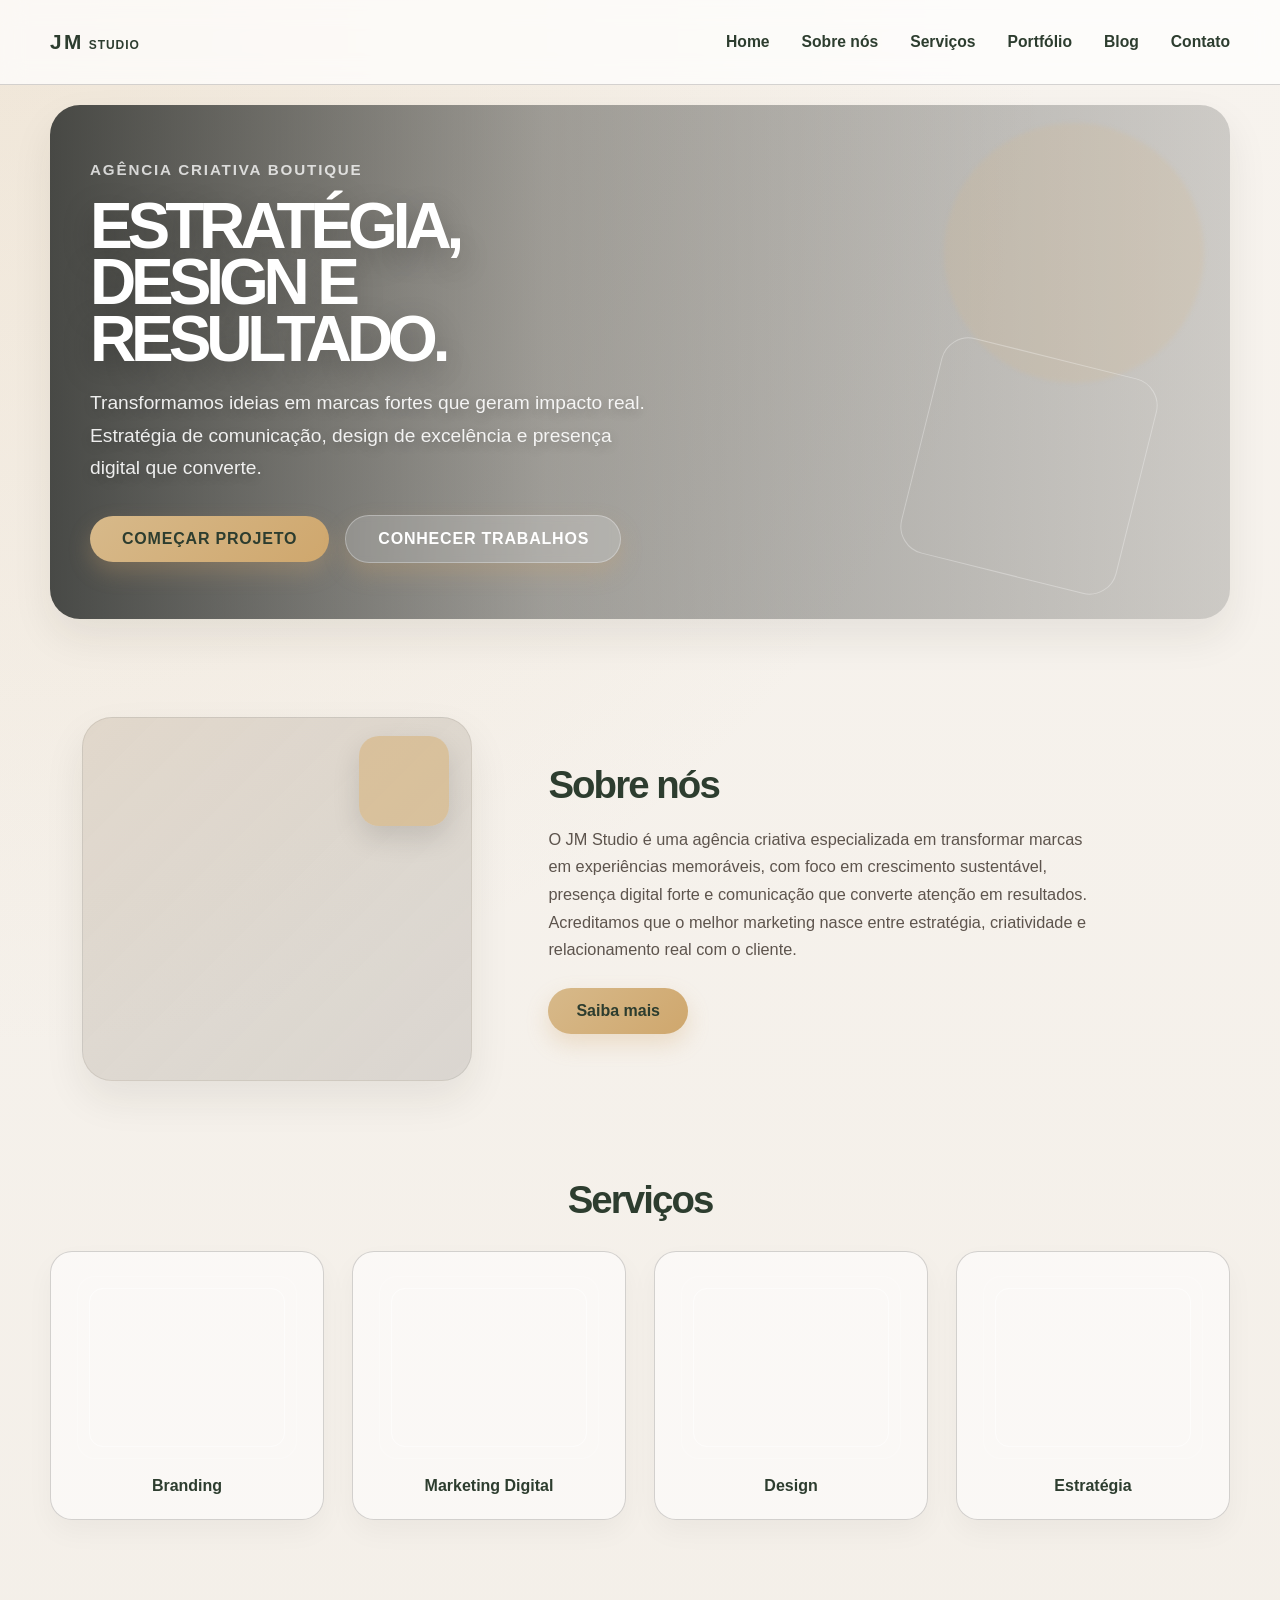
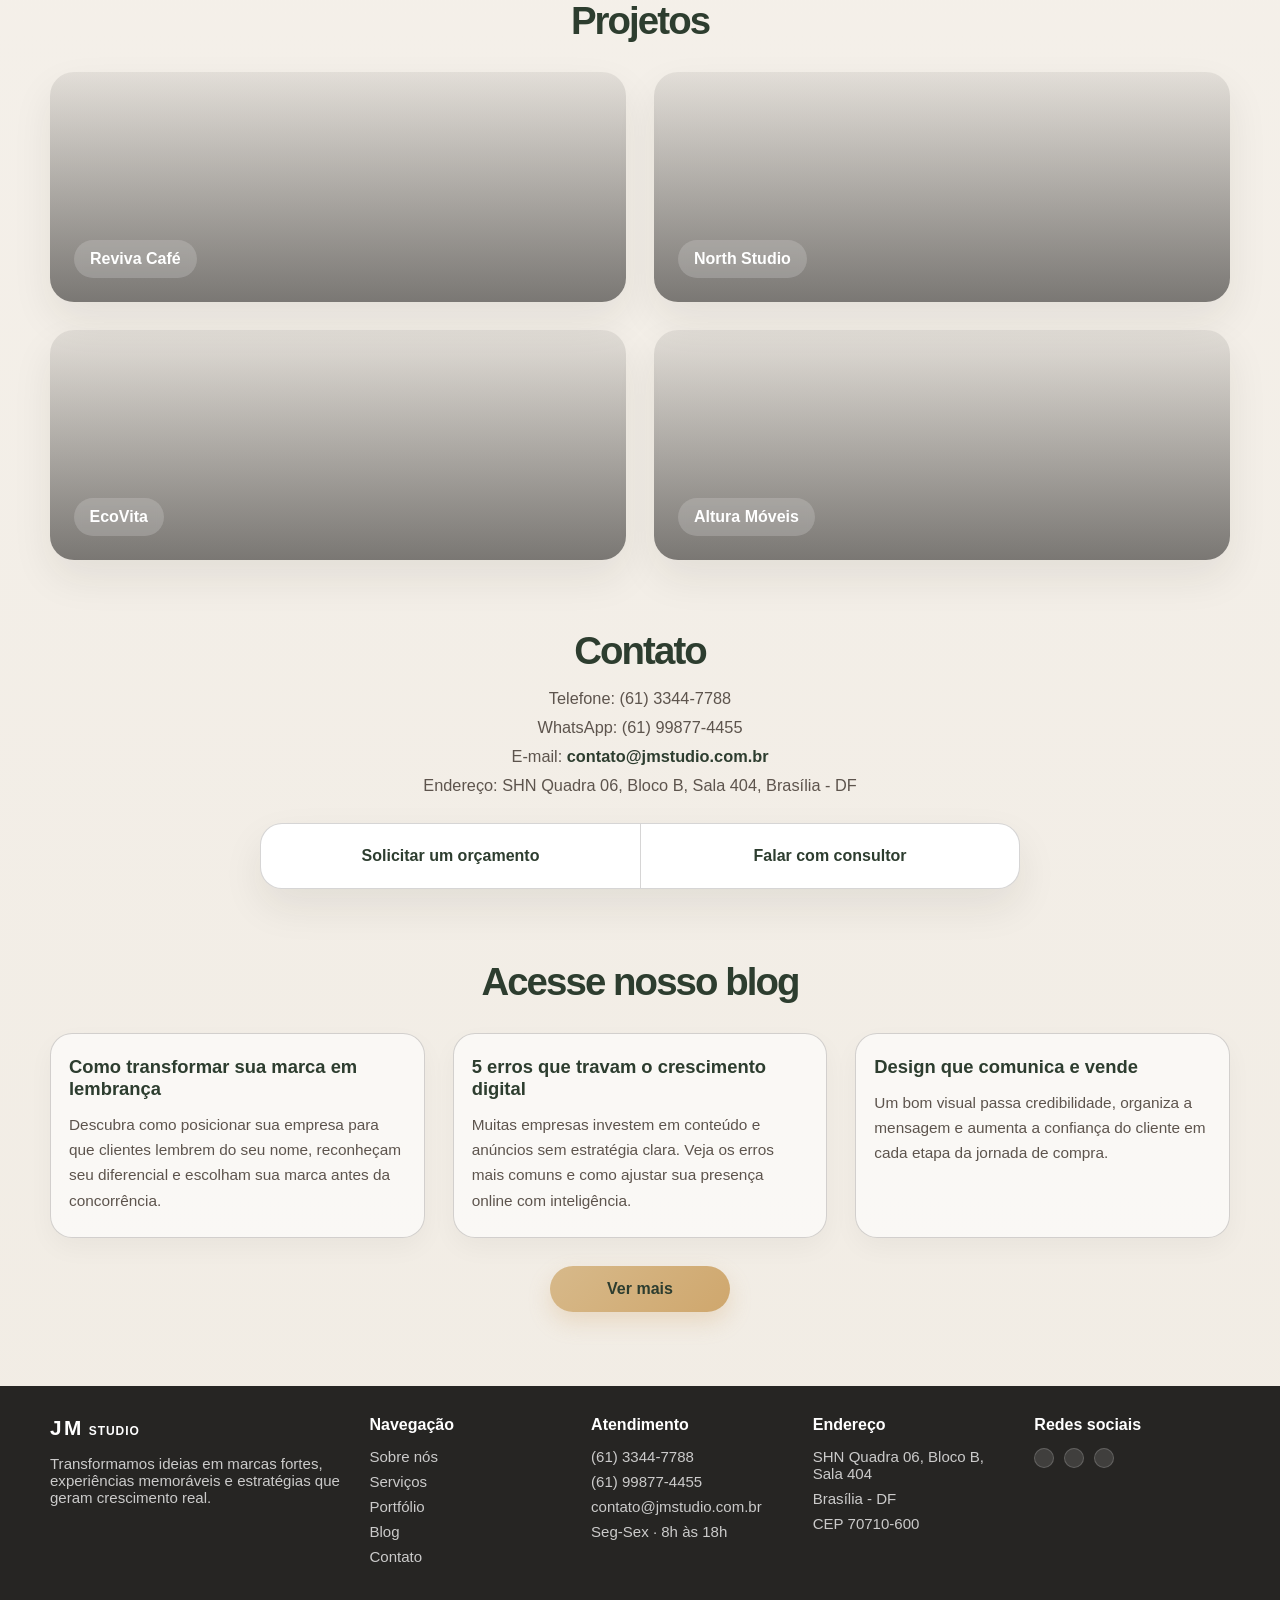
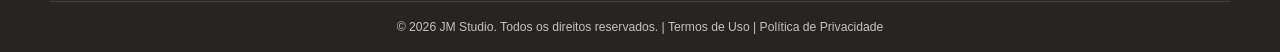
==== index.html @ 94e35ac9 "Add files via upload" ====
<!DOCTYPE html>
<html lang="pt-BR">
  <head>
    <meta charset="UTF-8" />
    <meta name="viewport" content="width=device-width, initial-scale=1.0" />
    <title>Wireframe Home</title>
    <link rel="stylesheet" href="style.css" />
  </head>
  <body>
    <header class="site-header">
      <div class="container nav-bar">
        <a href="/" class="logo">
          <span class="logo-jm">JM</span>
          <span class="logo-studio">Studio</span>
        </a>
        <nav class="main-nav" aria-label="Navegação principal">
          <a href="/">Home</a>
          <a href="sobre-nos.html">Sobre nós</a>
          <a href="servicos.html">Serviços</a>
          <a href="portfolio.html">Portfólio</a>
          <a href="#">Blog</a>
          <a href="contato.html">Contato</a>
        </nav>
      </div>
    </header>

    <main class="container page-shell">
      <section class="hero" aria-label="Chamada principal">
        <div class="hero-content">
          <p class="hero-eyebrow">Agência criativa boutique</p>
          <h1>Estratégia,<br />design e resultado.</h1>
          <p class="hero-description">
            Transformamos ideias em marcas fortes que geram impacto real. Estratégia de comunicação, 
            design de excelência e presença digital que converte.
          </p>
          <div class="hero-actions">
            <button class="btn-primary">Começar projeto</button>
            <button class="btn-secondary">Conhecer trabalhos</button>
          </div>
        </div>
      </section>

      <section class="about section-block">
        <div class="about-visual">
          <div class="photo-frame"></div>
        </div>
        <div class="about-copy">
          <h2>Sobre nós</h2>
          <p>
            O JM Studio é uma agência criativa especializada em transformar marcas em
            experiências memoráveis, com foco em crescimento sustentável, presença digital
            forte e comunicação que converte atenção em resultados. Acreditamos que o melhor
            marketing nasce entre estratégia, criatividade e relacionamento real com o cliente.
          </p>
          <button type="button">Saiba mais</button>
        </div>
      </section>

      <section class="services section-block">
        <h2>Serviços</h2>
        <div class="service-grid">
          <article class="service-item">
            <div class="mini-frame service-branding"></div>
            <p>Branding</p>
          </article>
          <article class="service-item">
            <div class="mini-frame service-marketing"></div>
            <p>Marketing Digital</p>
          </article>
          <article class="service-item">
            <div class="mini-frame service-design"></div>
            <p>Design</p>
          </article>
          <article class="service-item">
            <div class="mini-frame service-strategy"></div>
            <p>Estratégia</p>
          </article>
        </div>
      </section>

      <section class="projects section-block">
        <h2>Projetos</h2>
        <div class="project-grid">
          <div class="project-card">
            <span>Reviva Café</span>
          </div>
          <div class="project-card">
            <span>North Studio</span>
          </div>
          <div class="project-card">
            <span>EcoVita</span>
          </div>
          <div class="project-card">
            <span>Altura Móveis</span>
          </div>
        </div>
      </section>

      <section class="contact section-block">
        <h2>Contato</h2>
        <div class="contact-details">
          <p>Telefone: <span>(61) 3344-7788</span></p>
          <p>WhatsApp: <span>(61) 99877-4455</span></p>
          <p>E-mail: <a href="mailto:contato@jmstudio.com.br">contato@jmstudio.com.br</a></p>
          <p>Endereço: <span>SHN Quadra 06, Bloco B, Sala 404, Brasília - DF</span></p>
        </div>

        <div class="contact-actions">
          <button type="button" class="action-box">Solicitar um orçamento</button>
          <button type="button" class="action-box">Falar com consultor</button>
        </div>
      </section>

      <section class="blog section-block">
        <h2>Acesse nosso blog</h2>
        <div class="blog-grid">
          <article class="post-card">
            <h3>Como transformar sua marca em lembrança</h3>
            <p>
              Descubra como posicionar sua empresa para que clientes lembrem do seu nome,
              reconheçam seu diferencial e escolham sua marca antes da concorrência.
            </p>
          </article>
          <article class="post-card">
            <h3>5 erros que travam o crescimento digital</h3>
            <p>
              Muitas empresas investem em conteúdo e anúncios sem estratégia clara. Veja os
              erros mais comuns e como ajustar sua presença online com inteligência.
            </p>
          </article>
          <article class="post-card">
            <h3>Design que comunica e vende</h3>
            <p>
              Um bom visual passa credibilidade, organiza a mensagem e aumenta a confiança do
              cliente em cada etapa da jornada de compra.
            </p>
          </article>
        </div>
        <button type="button" class="more-button">Ver mais</button>
      </section>
    </main>

    <footer class="site-footer">
      <div class="container footer-grid">
        <div class="footer-brand">
          <div class="logo footer-logo">
            <span class="logo-jm">JM</span>
            <span class="logo-studio">Studio</span>
          </div>
          <p>
            Transformamos ideias em marcas fortes, experiências memoráveis e estratégias que
            geram crescimento real.
          </p>
        </div>

        <div class="footer-section">
          <h3>Navegação</h3>
          <ul>
            <li><a href="sobre-nos.html">Sobre nós</a></li>
            <li><a href="#">Serviços</a></li>
            <li><a href="#">Portfólio</a></li>
            <li><a href="#">Blog</a></li>
            <li><a href="#">Contato</a></li>
          </ul>
        </div>

        <div class="footer-section">
          <h3>Atendimento</h3>
          <ul>
            <li>(61) 3344-7788</li>
            <li>(61) 99877-4455</li>
            <li>contato@jmstudio.com.br</li>
            <li>Seg-Sex · 8h às 18h</li>
          </ul>
        </div>

        <div class="footer-section">
          <h3>Endereço</h3>
          <p>SHN Quadra 06, Bloco B, Sala 404</p>
          <p>Brasília - DF</p>
          <p>CEP 70710-600</p>
        </div>

        <div class="footer-section footer-social">
          <h3>Redes sociais</h3>
          <div class="social-icons">
            <span></span>
            <span></span>
            <span></span>
          </div>
        </div>
      </div>

      <div class="container legal-bar">
        © 2026 JM Studio. Todos os direitos reservados. | Termos de Uso | Política de Privacidade
      </div>
    </footer>
  </body>
</html>
---- style.css ----
:root {
  --bg: #f4efe8;
  --bg-soft: #f8f6f2;
  --panel: #ffffff;
  --panel-strong: #f0eadf;
  --primary: #2d3d2f;
  --primary-soft: #516958;
  --accent: #d7b98a;
  --text: #1d1a17;
  --muted: #5d544d;
  --border: rgba(29, 26, 23, 0.18);
  --shadow: 0 18px 40px rgba(41, 33, 24, 0.08);
  --radius: 26px;
}

* {
  box-sizing: border-box;
}

html {
  scroll-behavior: smooth;
}

body {
  margin: 0;
  background:
    radial-gradient(circle at top left, rgba(215, 185, 138, 0.22), transparent 30%),
    linear-gradient(180deg, #f7f3ee 0%, #f1ece4 100%);
  color: var(--text);
  font-family: "Segoe UI", Arial, sans-serif;
}

img {
  max-width: 100%;
  display: block;
}

button,
a {
  font: inherit;
}

.container {
  width: min(1180px, calc(100% - 34px));
  margin: 0 auto;
}

.site-header {
  background: rgba(255, 255, 255, 0.72);
  backdrop-filter: blur(12px);
  border-bottom: 1px solid var(--border);
  position: sticky;
  top: 0;
  z-index: 20;
}

.nav-bar {
  display: flex;
  align-items: center;
  justify-content: space-between;
  min-height: 84px;
}

.logo {
  display: flex;
  align-items: baseline;
  gap: 0.3rem;
  text-decoration: none;
  color: var(--primary);
  transition: opacity 0.2s ease;
}

.logo:hover {
  opacity: 0.8;
}

.logo-jm {
  font-size: 1.3rem;
  letter-spacing: 0.12em;
  font-weight: 900;
  text-transform: uppercase;
}

.logo-studio {
  font-size: 0.75rem;
  letter-spacing: 0.08em;
  font-weight: 700;
  text-transform: uppercase;
}

.main-nav {
  display: flex;
  align-items: center;
  gap: 2rem;
  flex-wrap: wrap;
}

.main-nav a {
  color: var(--primary);
  text-decoration: none;
  font-size: 0.98rem;
  font-weight: 600;
  position: relative;
  transition: color 0.2s ease;
}

.main-nav a::after {
  content: "";
  position: absolute;
  left: 0;
  bottom: -8px;
  width: 100%;
  height: 2px;
  background: var(--accent);
  transform: scaleX(0);
  transform-origin: left;
  transition: transform 0.2s ease;
}

.main-nav a:hover {
  color: var(--primary-soft);
}

.main-nav a:hover::after {
  transform: scaleX(1);
}

.page-shell {
  padding-top: 20px;
}

.hero {
  position: relative;
  min-height: 480px;
  display: flex;
  align-items: center;
  padding: 56px 40px;
  margin-bottom: 42px;
  overflow: hidden;
  background:
    linear-gradient(90deg, rgba(18, 22, 21, 0.76) 0%, rgba(18, 22, 21, 0.38) 42%, rgba(18, 22, 21, 0.18) 100%),
    url("https://images.unsplash.com/photo-1552664730-d307ca884978?auto=format&fit=crop&w=1600&q=80") center/cover no-repeat;
  border-radius: 30px;
  box-shadow: var(--shadow);
}

.hero::before {
  content: "";
  position: absolute;
  inset: 18px 26px auto auto;
  width: 260px;
  height: 260px;
  border-radius: 50%;
  background: rgba(215, 185, 138, 0.2);
  filter: blur(2px);
}

.hero::after {
  content: "";
  position: absolute;
  right: 90px;
  bottom: 42px;
  width: 220px;
  height: 220px;
  border: 1px solid rgba(255, 255, 255, 0.3);
  border-radius: 28px;
  transform: rotate(14deg);
}

.hero h1 {
  position: relative;
  z-index: 1;
  margin: 0;
  max-width: 620px;
  color: #ffffff;
  font-size: clamp(3.1rem, 5vw, 6rem);
  line-height: 0.88;
  letter-spacing: -0.08em;
  font-weight: 800;
  text-transform: uppercase;
  text-shadow: 0 10px 30px rgba(0, 0, 0, 0.25);
}

.hero-content {
  position: relative;
  z-index: 1;
  max-width: 680px;
  display: flex;
  flex-direction: column;
  gap: 20px;
}

.hero-eyebrow {
  margin: 0;
  font-size: 0.95rem;
  font-weight: 600;
  letter-spacing: 0.12em;
  text-transform: uppercase;
  color: rgba(255, 255, 255, 0.85);
  opacity: 0.9;
}

.hero-description {
  margin: 0;
  max-width: 560px;
  font-size: clamp(1.05rem, 2vw, 1.2rem);
  line-height: 1.7;
  color: rgba(255, 255, 255, 0.9);
  text-shadow: 0 4px 12px rgba(0, 0, 0, 0.2);
}

.hero-actions {
  display: flex;
  align-items: center;
  gap: 16px;
  margin-top: 10px;
  flex-wrap: wrap;
}

.btn-primary,
.btn-secondary {
  border: 0;
  cursor: pointer;
  font-size: 1rem;
  font-weight: 700;
  padding: 14px 32px;
  border-radius: 999px;
  transition: transform 0.2s ease, box-shadow 0.2s ease, background 0.2s ease;
  text-transform: uppercase;
  letter-spacing: 0.05em;
}

.btn-primary {
  background: linear-gradient(135deg, var(--accent), #cfa76d);
  color: var(--primary);
  box-shadow: 0 10px 22px rgba(207, 167, 109, 0.28);
}

.btn-primary:hover {
  transform: translateY(-2px);
  box-shadow: 0 14px 28px rgba(207, 167, 109, 0.36);
}

.btn-secondary {
  background: rgba(255, 255, 255, 0.18);
  color: #ffffff;
  backdrop-filter: blur(4px);
  border: 1px solid rgba(255, 255, 255, 0.3);
}

.btn-secondary:hover {
  background: rgba(255, 255, 255, 0.28);
  border-color: rgba(255, 255, 255, 0.5);
  transform: translateY(-2px);
}

.section-block {
  margin: 80px 0 0;
}

.about {
  display: grid;
  grid-template-columns: 1fr 1.5fr;
  gap: 44px;
  align-items: center;
  padding: 18px 0;
}

.about-visual {
  display: flex;
  justify-content: center;
  align-items: center;
}

.photo-frame {
  width: min(100%, 390px);
  aspect-ratio: 1.07;
  position: relative;
  border-radius: 30px;
  background:
    linear-gradient(135deg, rgba(140, 116, 87, 0.18), rgba(29, 26, 23, 0.12)),
    url("https://images.unsplash.com/photo-1522202176988-66273c2fd55f?auto=format&fit=crop&w=900&q=80") center/cover no-repeat;
  box-shadow: var(--shadow);
  border: 1px solid rgba(29, 26, 23, 0.08);
}

.photo-frame::before {
  content: "";
  position: absolute;
  inset: 18px 22px 18px auto;
  width: 90px;
  height: 90px;
  background: rgba(215, 185, 138, 0.72);
  border-radius: 20px;
  box-shadow: 0 12px 28px rgba(0, 0, 0, 0.12);
}

.about-copy {
  max-width: 640px;
}

.section-block h2 {
  margin: 0 0 18px;
  text-align: center;
  font-size: clamp(2.2rem, 3vw, 3.25rem);
  line-height: 1.08;
  letter-spacing: -0.05em;
  color: var(--primary);
  font-weight: 700;
}

.about-copy h2 {
  text-align: left;
  margin-bottom: 20px;
}

.about-copy p {
  margin: 0;
  max-width: 560px;
  font-size: 1.02rem;
  line-height: 1.7;
  color: var(--muted);
}

button {
  border: 0;
  background: linear-gradient(135deg, var(--accent), #cfa76d);
  color: var(--primary);
  cursor: pointer;
  border-radius: 999px;
  box-shadow: 0 10px 22px rgba(207, 167, 109, 0.28);
  transition: transform 0.2s ease, box-shadow 0.2s ease;
}

button:hover {
  transform: translateY(-2px);
  box-shadow: 0 14px 26px rgba(207, 167, 109, 0.32);
}

.about-copy button {
  margin-top: 24px;
  padding: 14px 28px;
  font-size: 1rem;
  font-weight: 700;
}

.service-grid,
.project-grid,
.blog-grid {
  display: grid;
  gap: 28px;
}

.service-grid {
  grid-template-columns: repeat(4, minmax(180px, 1fr));
  margin-top: 30px;
}

.service-item {
  display: flex;
  flex-direction: column;
  align-items: center;
  gap: 18px;
  padding: 24px 18px;
  background: rgba(255, 255, 255, 0.55);
  border: 1px solid var(--border);
  border-radius: 22px;
  box-shadow: 0 12px 28px rgba(30, 24, 19, 0.04);
}

.mini-frame {
  width: 100%;
  max-width: 220px;
  aspect-ratio: 1.2;
  position: relative;
  border-radius: 18px;
  overflow: hidden;
  background-size: cover;
  background-position: center;
  background-repeat: no-repeat;
  box-shadow: inset 0 0 0 1px rgba(255, 255, 255, 0.2);
}

.service-branding {
  background: url("https://images.unsplash.com/photo-1522202176988-66273c2fd55f?auto=format&fit=crop&w=800&q=80") center/cover no-repeat;
}

.service-marketing {
  background: url("https://images.unsplash.com/photo-1552664730-d307ca884978?auto=format&fit=crop&w=800&q=80") center/cover no-repeat;
}

.service-design {
  background: url("https://images.unsplash.com/photo-1497366754035-f200968a6e72?auto=format&fit=crop&w=800&q=80") center/cover no-repeat;
}

.service-strategy {
  background: url("https://images.unsplash.com/photo-1516321165247-4aa89a48be28?auto=format&fit=crop&w=800&q=80") center/cover no-repeat;
}

.mini-frame::before {
  content: "";
  position: absolute;
  inset: 12px;
  border: 1px solid rgba(255, 255, 255, 0.5);
  border-radius: 14px;
}

.service-item p {
  margin: 0;
  font-size: 1rem;
  font-weight: 600;
  color: var(--primary);
}

.project-grid {
  grid-template-columns: repeat(2, minmax(260px, 1fr));
  margin-top: 30px;
}

.project-card {
  height: 230px;
  position: relative;
  border-radius: 24px;
  overflow: hidden;
  display: flex;
  align-items: flex-end;
  justify-content: flex-start;
  padding: 24px;
  background:
    linear-gradient(180deg, rgba(19, 18, 17, 0.08), rgba(19, 18, 17, 0.54)),
    url("https://images.unsplash.com/photo-1504384308090-c894fdcc538d?auto=format&fit=crop&w=1200&q=80") center/cover no-repeat;
  box-shadow: var(--shadow);
}

.project-card span {
  position: relative;
  z-index: 1;
  display: inline-block;
  padding: 10px 16px;
  border-radius: 999px;
  background: rgba(255, 255, 255, 0.18);
  color: #fff;
  backdrop-filter: blur(4px);
  font-weight: 600;
}

.contact {
  margin-top: 70px;
}

.contact-details {
  display: flex;
  flex-direction: column;
  gap: 10px;
  align-items: center;
  text-align: center;
  margin: 18px 0 28px;
  font-size: 1.02rem;
  color: var(--muted);
}

.contact-details p {
  margin: 0;
}

.contact-details a {
  color: var(--primary);
  text-decoration: none;
  font-weight: 600;
}

.contact-actions {
  display: grid;
  grid-template-columns: 1fr 1fr;
  width: min(760px, 100%);
  margin: 0 auto;
  border-radius: 22px;
  overflow: hidden;
  box-shadow: var(--shadow);
  background: var(--panel);
  border: 1px solid var(--border);
}

.action-box {
  min-height: 64px;
  font-size: 1rem;
  font-weight: 700;
  color: var(--primary);
  background: transparent;
  border-radius: 0;
  box-shadow: none;
}

.action-box + .action-box {
  border-left: 1px solid var(--border);
}

.blog {
  margin-top: 72px;
}

.blog-grid {
  grid-template-columns: repeat(3, minmax(180px, 1fr));
  margin-top: 30px;
}

.post-card {
  min-height: 205px;
  padding: 22px 18px 18px;
  border-radius: 22px;
  background: rgba(255, 255, 255, 0.6);
  border: 1px solid var(--border);
  box-shadow: 0 10px 26px rgba(33, 31, 27, 0.04);
}

.post-card h3 {
  margin: 0 0 12px;
  font-size: 1.15rem;
  color: var(--primary);
}

.post-card p {
  margin: 0;
  font-size: 0.96rem;
  line-height: 1.65;
  color: var(--muted);
}

.more-button {
  display: block;
  margin: 28px auto 0;
  padding: 14px 30px;
  min-width: 180px;
  font-size: 1rem;
  font-weight: 700;
}

.site-footer {
  margin-top: 74px;
  padding: 30px 0 18px;
  background: rgba(31, 30, 28, 0.96);
  color: rgba(255, 255, 255, 0.86);
}

.footer-grid {
  display: grid;
  grid-template-columns: 1.5fr 1fr 1fr 1fr 1fr;
  align-items: start;
  gap: 26px;
  min-height: 120px;
  padding-bottom: 18px;
}

.footer-brand,
.footer-section {
  font-size: 0.94rem;
}

.footer-brand {
  max-width: 300px;
}

.footer-brand p,
.footer-section p,
.footer-section li {
  color: rgba(255, 255, 255, 0.76);
}

.footer-logo {
  color: #fff;
  margin-bottom: 12px;
}

.footer-section h3 {
  margin: 0 0 14px;
  font-size: 1rem;
  color: #fff;
  font-weight: 700;
}

.footer-section ul {
  margin: 0;
  padding: 0;
  list-style: none;
  display: flex;
  flex-direction: column;
  gap: 8px;
}

.footer-section a {
  color: rgba(255, 255, 255, 0.76);
  text-decoration: none;
}

.footer-section p {
  margin: 0 0 8px;
}

.social-icons {
  display: flex;
  gap: 10px;
}

.social-icons span {
  display: inline-block;
  width: 20px;
  height: 20px;
  border-radius: 50%;
  background: rgba(255, 255, 255, 0.12);
  border: 1px solid rgba(255, 255, 255, 0.18);
}

.legal-bar {
  margin-top: 18px;
  padding-top: 18px;
  text-align: center;
  font-size: 0.76rem;
  border-top: 1px solid rgba(255, 255, 255, 0.12);
  color: rgba(255, 255, 255, 0.72);
}

.about-page {
  padding-top: 44px;
}

.about-hero {
  display: grid;
  grid-template-columns: 1.2fr 1fr;
  gap: 36px;
  align-items: center;
  padding: 18px 0 10px;
}

.eyebrow {
  margin: 0 0 10px;
  font-size: 0.8rem;
  font-weight: 700;
  letter-spacing: 0.14em;
  text-transform: uppercase;
  color: var(--primary-soft);
}

.about-hero-copy h1 {
  margin: 0;
  font-size: clamp(2.6rem, 4vw, 4.5rem);
  line-height: 0.96;
  letter-spacing: -0.06em;
  color: var(--primary);
}

.about-hero-copy p:last-child {
  margin-top: 18px;
  max-width: 620px;
  color: var(--muted);
  font-size: 1.05rem;
  line-height: 1.75;
}

.about-hero-image {
  min-height: 420px;
  border-radius: 28px;
  background:
    linear-gradient(135deg, rgba(21, 24, 22, 0.18), rgba(21, 24, 22, 0.08)),
    url("https://images.unsplash.com/photo-1522202176988-66273c2fd55f?auto=format&fit=crop&w=1200&q=80") center/cover no-repeat;
  box-shadow: var(--shadow);
}

.about-section {
  margin-top: 76px;
}

.section-header {
  margin-bottom: 26px;
}

.section-header h2 {
  margin: 0;
}

.mission-grid,
.metrics-grid {
  display: grid;
  grid-template-columns: repeat(3, minmax(200px, 1fr));
  gap: 24px;
}

.mission-card,
.metric-item {
  background: rgba(255, 255, 255, 0.65);
  border: 1px solid var(--border);
  border-radius: 22px;
  padding: 26px 22px;
  box-shadow: 0 10px 24px rgba(32, 25, 20, 0.04);
}

.mission-card h3 {
  margin: 0 0 12px;
  color: var(--primary);
  font-size: 1.3rem;
}

.mission-card p,
.metric-item span {
  margin: 0;
  color: var(--muted);
  line-height: 1.7;
}

.story-layout {
  display: grid;
  grid-template-columns: 1.2fr 0.8fr;
  gap: 32px;
  align-items: center;
}

.story-text h2 {
  margin: 0 0 18px;
  text-align: left;
}

.story-text p {
  margin: 0 0 18px;
  color: var(--muted);
  line-height: 1.8;
}

.story-image {
  min-height: 380px;
  border-radius: 28px;
  background:
    linear-gradient(135deg, rgba(44, 55, 46, 0.1), rgba(44, 55, 46, 0.12)),
    url("https://images.unsplash.com/photo-1552664730-d307ca884978?auto=format&fit=crop&w=1100&q=80") center/cover no-repeat;
  box-shadow: var(--shadow);
}

/* Portfolio Gallery */
.page-intro {
  margin-bottom: 50px;
  text-align: center;
}

.page-intro h1 {
  margin: 0;
  font-size: clamp(2.2rem, 3.5vw, 3.5rem);
  line-height: 1.1;
  letter-spacing: -0.05em;
  color: var(--primary);
  font-weight: 700;
}

.portfolio-gallery {
  display: grid;
  grid-template-columns: repeat(3, 1fr);
  gap: 28px;
  margin-bottom: 60px;
}

.portfolio-item {
  position: relative;
  border-radius: 28px;
  overflow: hidden;
  background: var(--panel);
  box-shadow: var(--shadow);
  transition: transform 0.3s ease, box-shadow 0.3s ease;
  min-height: 360px;
  display: flex;
  flex-direction: column;
}

.portfolio-item:hover {
  transform: translateY(-6px);
  box-shadow: 0 24px 48px rgba(41, 33, 24, 0.16);
}

.portfolio-image {
  width: 100%;
  height: 200px;
  background-size: cover;
  background-position: center;
  background-repeat: no-repeat;
  position: relative;
}

.portfolio-item-1 .portfolio-image {
  background: url("https://images.unsplash.com/photo-1559827260-dc66d52bef19?auto=format&fit=crop&w=800&q=80") center/cover no-repeat;
}

.portfolio-item-2 .portfolio-image {
  background: url("https://images.unsplash.com/photo-1552664730-d307ca884978?auto=format&fit=crop&w=800&q=80") center/cover no-repeat;
}

.portfolio-item-3 .portfolio-image {
  background: url("https://images.unsplash.com/photo-1561070791-2526d30994b5?auto=format&fit=crop&w=800&q=80") center/cover no-repeat;
}

.portfolio-item-4 .portfolio-image {
  background: url("https://images.unsplash.com/photo-1499781350541-7783f6c6a0c8?auto=format&fit=crop&w=800&q=80") center/cover no-repeat;
}

.portfolio-item-5 .portfolio-image {
  background: url("https://images.unsplash.com/photo-1522202176988-66273c2fd55f?auto=format&fit=crop&w=800&q=80") center/cover no-repeat;
}

.portfolio-item-6 .portfolio-image {
  background: url("https://images.unsplash.com/photo-1517694712202-14dd9538aa97?auto=format&fit=crop&w=800&q=80") center/cover no-repeat;
}

.portfolio-content {
  padding: 28px 24px;
  flex-grow: 1;
  display: flex;
  flex-direction: column;
}

.portfolio-content h3 {
  margin: 0 0 12px;
  font-size: 1.35rem;
  color: var(--primary);
  font-weight: 700;
}

.portfolio-content p {
  margin: 0 0 18px;
  font-size: 0.95rem;
  color: var(--muted);
  line-height: 1.65;
  flex-grow: 1;
}

.portfolio-link {
  display: inline-flex;
  align-items: center;
  text-decoration: none;
  color: var(--accent);
  font-weight: 700;
  font-size: 0.95rem;
  transition: color 0.2s ease, gap 0.2s ease;
  gap: 6px;
}

.portfolio-link:hover {
  color: var(--primary);
}

/* Inner Page Styles */
.inner-page {
  padding-top: 40px;
}

.cta-section {
  text-align: center;
  padding: 50px 40px;
  background: linear-gradient(135deg, rgba(215, 185, 138, 0.12), rgba(81, 105, 88, 0.08));
  border-radius: 28px;
  border: 1px solid rgba(215, 185, 138, 0.2);
  margin-top: 60px;
}

.cta-section h2 {
  margin: 0 0 26px;
  font-size: clamp(1.8rem, 3vw, 2.8rem);
  color: var(--primary);
}

.cta-section button {
  padding: 16px 36px;
  font-size: 1.05rem;
  font-weight: 700;
}

/* Contact Page */
.contact-page-header {
  text-align: center;
  margin-bottom: 50px;
}

.contact-page-grid {
  display: grid;
  grid-template-columns: 1fr 1.2fr;
  gap: 50px;
  margin-bottom: 60px;
}

.contact-info-box {
  background: rgba(255, 255, 255, 0.6);
  border: 1px solid var(--border);
  border-radius: 24px;
  padding: 36px 28px;
}

.contact-info-box h2 {
  margin: 0 0 24px;
  font-size: 1.6rem;
  color: var(--primary);
}

.contact-info-box ul {
  list-style: none;
  margin: 0;
  padding: 0;
  display: flex;
  flex-direction: column;
  gap: 16px;
}

.contact-info-box li {
  color: var(--muted);
  font-size: 1rem;
  line-height: 1.6;
}

.contact-info-box strong {
  color: var(--primary);
  font-weight: 700;
}

.contact-form {
  background: rgba(255, 255, 255, 0.6);
  border: 1px solid var(--border);
  border-radius: 24px;
  padding: 36px 28px;
}

.field-row {
  margin-bottom: 20px;
}

.field-row.two-columns {
  display: grid;
  grid-template-columns: 1fr 1fr;
  gap: 16px;
}

.contact-form label {
  display: flex;
  flex-direction: column;
  gap: 8px;
  font-weight: 600;
  color: var(--primary);
  font-size: 0.95rem;
}

.contact-form input,
.contact-form textarea {
  padding: 12px 14px;
  border: 1px solid var(--border);
  border-radius: 12px;
  font-family: inherit;
  font-size: 1rem;
  color: var(--text);
  background: rgba(255, 255, 255, 0.8);
  transition: border-color 0.2s ease, background 0.2s ease;
}

.contact-form input:focus,
.contact-form textarea:focus {
  outline: none;
  border-color: var(--accent);
  background: #fff;
}

.contact-form textarea {
  resize: vertical;
  min-height: 120px;
}

.contact-form button {
  margin-top: 24px;
  padding: 14px 32px;
  font-size: 1rem;
  font-weight: 700;
  width: 100%;
}

.metrics-grid {
  grid-template-columns: repeat(4, minmax(160px, 1fr));
}

.metric-item {
  text-align: center;
}

.metric-item strong {
  display: block;
  margin-bottom: 12px;
  font-size: clamp(1.8rem, 2vw, 2.6rem);
  line-height: 1;
  color: var(--primary);
}

.cta-section {
  margin-top: 80px;
  padding: 34px 22px;
  text-align: center;
  background: linear-gradient(135deg, rgba(45, 61, 47, 0.97), rgba(82, 102, 75, 0.95));
  border-radius: 28px;
  color: #fff;
  box-shadow: var(--shadow);
}

.cta-section h2 {
  margin: 0 0 18px;
  color: #fff;
}

.cta-section button {
  padding: 15px 28px;
  font-weight: 700;
}

@media (max-width: 900px) {
  .about {
    grid-template-columns: 1fr;
    gap: 20px;
  }

  .about-copy {
    max-width: 100%;
  }

  .service-grid {
    grid-template-columns: repeat(2, minmax(180px, 1fr));
  }

  .about-hero,
  .story-layout,
  .mission-grid,
  .metrics-grid {
    grid-template-columns: 1fr;
  }

  .footer-grid {
    grid-template-columns: 1fr 1fr;
  }
}

@media (max-width: 720px) {
  .footer-grid {
    grid-template-columns: 1fr;
  }

  .footer-brand {
    max-width: 100%;
  }
}

@media (max-width: 620px) {
  .main-nav {
    justify-content: center;
    gap: 0.85rem 1.2rem;
    padding: 10px 0 18px;
  }

  .nav-bar {
    flex-direction: column;
    align-items: flex-start;
    justify-content: center;
    padding: 12px 0;
  }

  .hero {
    min-height: 330px;
    padding: 28px 20px;
  }

  .service-grid,
  .project-grid,
  .blog-grid,
  .contact-actions,
  .footer-grid {
    grid-template-columns: 1fr;
  }

  .contact-actions {
    width: 100%;
  }

  .action-box + .action-box {
    border-left: 0;
    border-top: 1px solid var(--border);
  }
}
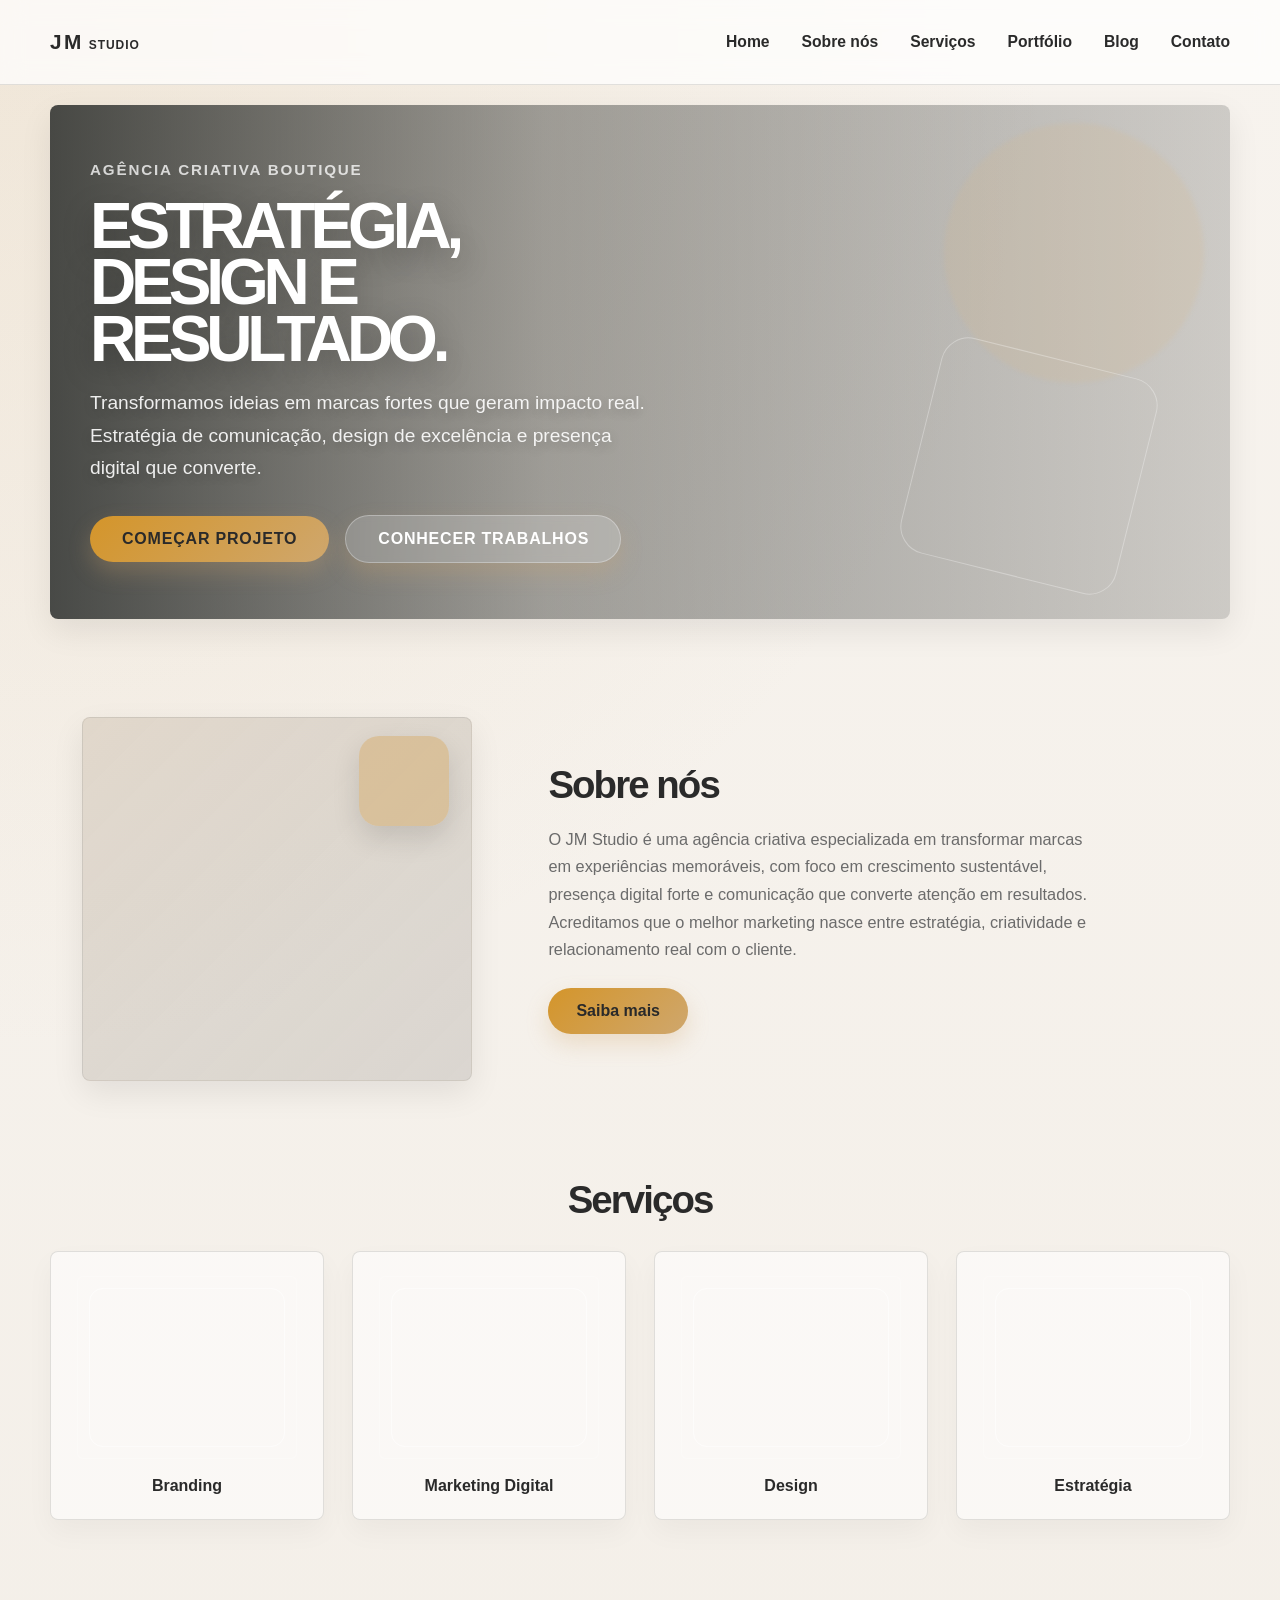
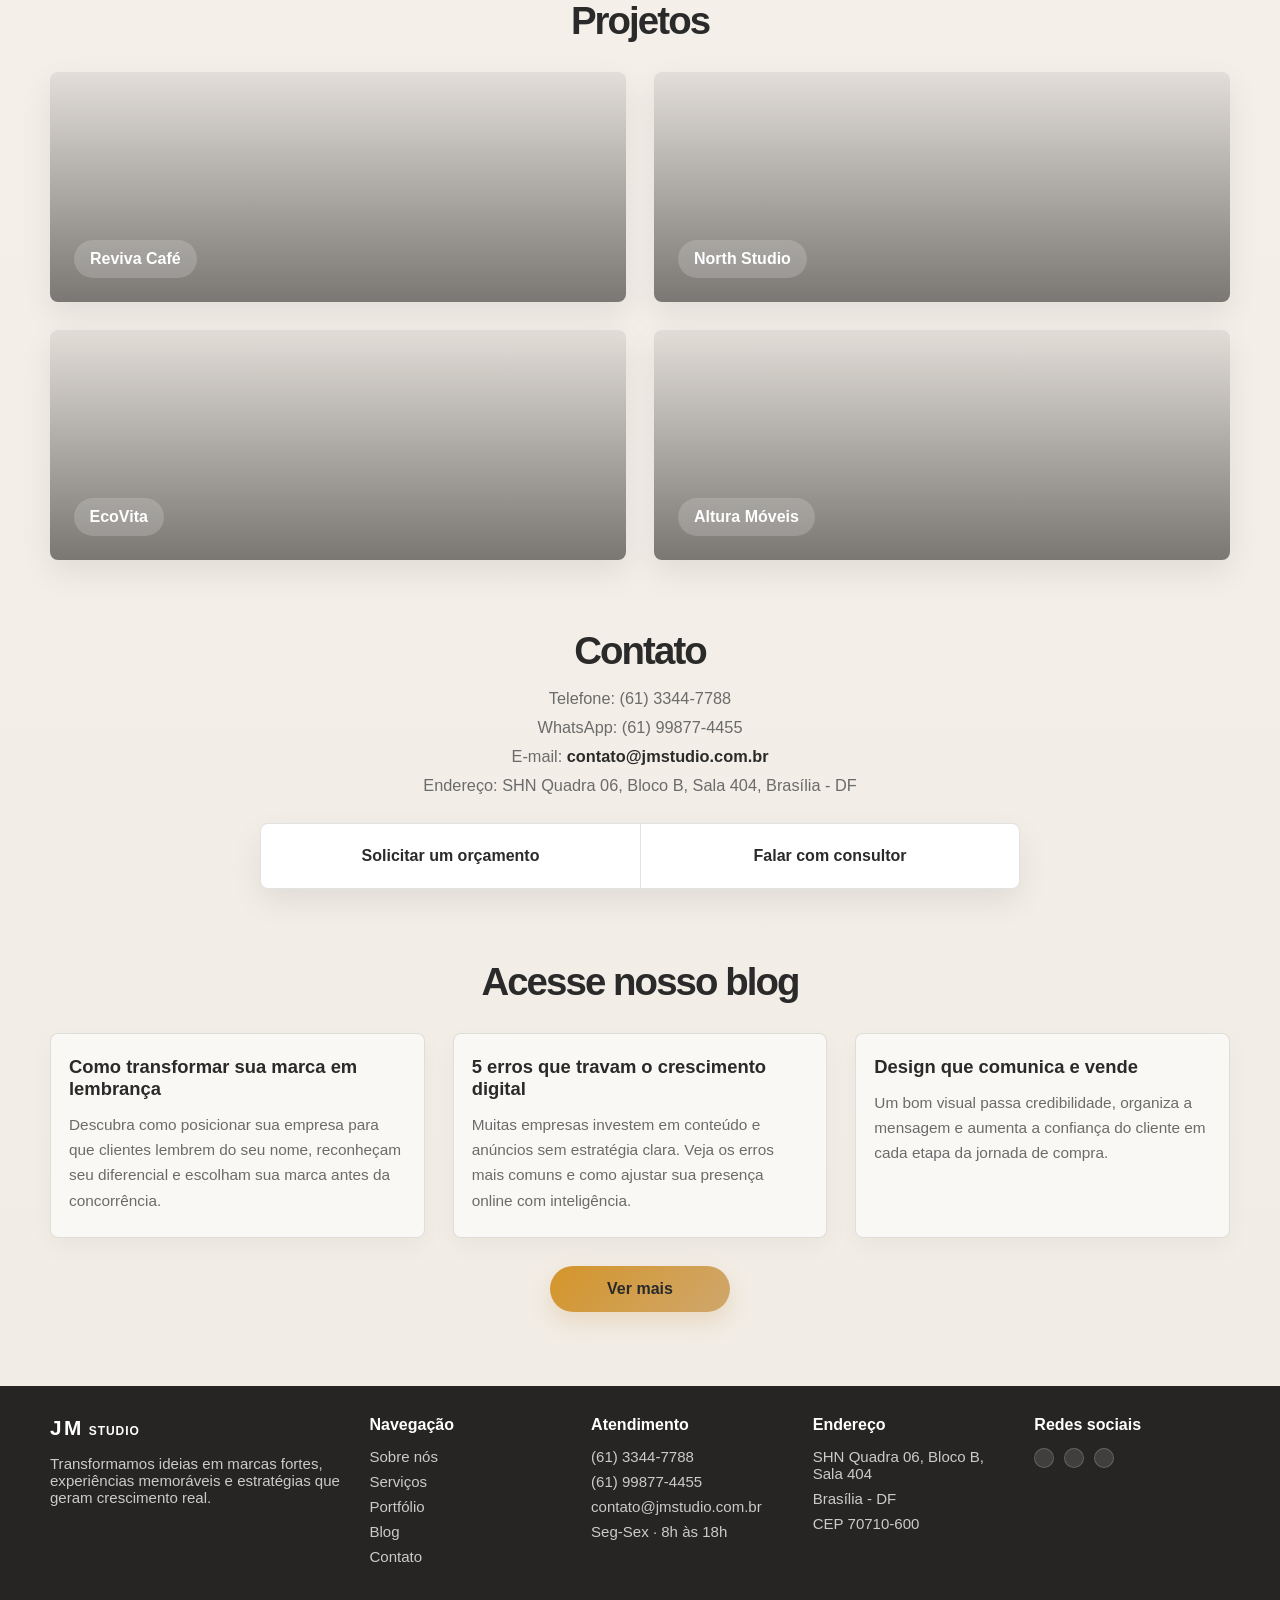
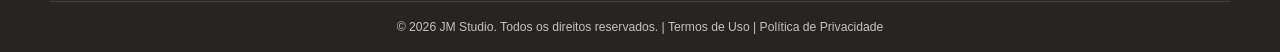
==== commit 21d6ff38: "Add files via upload" ====
--- a/index.html
+++ b/index.html
@@ -9,12 +9,12 @@
   <body>
     <header class="site-header">
       <div class="container nav-bar">
-        <a href="/" class="logo">
+        <a href="index.html" class="logo">
           <span class="logo-jm">JM</span>
           <span class="logo-studio">Studio</span>
         </a>
         <nav class="main-nav" aria-label="Navegação principal">
-          <a href="/">Home</a>
+          <a href="index.html">Home</a>
           <a href="sobre-nos.html">Sobre nós</a>
           <a href="servicos.html">Serviços</a>
           <a href="portfolio.html">Portfólio</a>
--- a/style.css
+++ b/style.css
@@ -1,16 +1,16 @@
 :root {
-  --bg: #f4efe8;
-  --bg-soft: #f8f6f2;
+  --bg: #faf7f2;
+  --bg-soft: #fcfbf9;
   --panel: #ffffff;
-  --panel-strong: #f0eadf;
-  --primary: #2d3d2f;
-  --primary-soft: #516958;
-  --accent: #d7b98a;
-  --text: #1d1a17;
-  --muted: #5d544d;
-  --border: rgba(29, 26, 23, 0.18);
-  --shadow: 0 18px 40px rgba(41, 33, 24, 0.08);
-  --radius: 26px;
+  --panel-strong: #f5f1eb;
+  --primary: #2a2a2a;
+  --primary-soft: #5a5a5a;
+  --accent: #d4952a;
+  --text: #1a1a1a;
+  --muted: #6b6b6b;
+  --border: rgba(29, 26, 23, 0.12);
+  --shadow: 0 12px 32px rgba(0, 0, 0, 0.08);
+  --radius: 8px;
 }
 
 * {
@@ -140,7 +140,7 @@
   background:
     linear-gradient(90deg, rgba(18, 22, 21, 0.76) 0%, rgba(18, 22, 21, 0.38) 42%, rgba(18, 22, 21, 0.18) 100%),
     url("https://images.unsplash.com/photo-1552664730-d307ca884978?auto=format&fit=crop&w=1600&q=80") center/cover no-repeat;
-  border-radius: 30px;
+  border-radius: 8px;
   box-shadow: var(--shadow);
 }
 
@@ -276,7 +276,7 @@
   width: min(100%, 390px);
   aspect-ratio: 1.07;
   position: relative;
-  border-radius: 30px;
+  border-radius: 8px;
   background:
     linear-gradient(135deg, rgba(140, 116, 87, 0.18), rgba(29, 26, 23, 0.12)),
     url("https://images.unsplash.com/photo-1522202176988-66273c2fd55f?auto=format&fit=crop&w=900&q=80") center/cover no-repeat;
@@ -364,7 +364,7 @@
   padding: 24px 18px;
   background: rgba(255, 255, 255, 0.55);
   border: 1px solid var(--border);
-  border-radius: 22px;
+  border-radius: 8px;
   box-shadow: 0 12px 28px rgba(30, 24, 19, 0.04);
 }
 
@@ -373,7 +373,7 @@
   max-width: 220px;
   aspect-ratio: 1.2;
   position: relative;
-  border-radius: 18px;
+  border-radius: 6px;
   overflow: hidden;
   background-size: cover;
   background-position: center;
@@ -420,7 +420,7 @@
 .project-card {
   height: 230px;
   position: relative;
-  border-radius: 24px;
+  border-radius: 8px;
   overflow: hidden;
   display: flex;
   align-items: flex-end;
@@ -474,7 +474,7 @@
   grid-template-columns: 1fr 1fr;
   width: min(760px, 100%);
   margin: 0 auto;
-  border-radius: 22px;
+  border-radius: 8px;
   overflow: hidden;
   box-shadow: var(--shadow);
   background: var(--panel);
@@ -507,7 +507,7 @@
 .post-card {
   min-height: 205px;
   padding: 22px 18px 18px;
-  border-radius: 22px;
+  border-radius: 8px;
   background: rgba(255, 255, 255, 0.6);
   border: 1px solid var(--border);
   box-shadow: 0 10px 26px rgba(33, 31, 27, 0.04);
@@ -658,7 +658,7 @@
 
 .about-hero-image {
   min-height: 420px;
-  border-radius: 28px;
+  border-radius: 8px;
   background:
     linear-gradient(135deg, rgba(21, 24, 22, 0.18), rgba(21, 24, 22, 0.08)),
     url("https://images.unsplash.com/photo-1522202176988-66273c2fd55f?auto=format&fit=crop&w=1200&q=80") center/cover no-repeat;
@@ -688,7 +688,7 @@
 .metric-item {
   background: rgba(255, 255, 255, 0.65);
   border: 1px solid var(--border);
-  border-radius: 22px;
+  border-radius: 8px;
   padding: 26px 22px;
   box-shadow: 0 10px 24px rgba(32, 25, 20, 0.04);
 }
@@ -757,7 +757,7 @@
 
 .portfolio-item {
   position: relative;
-  border-radius: 28px;
+  border-radius: 8px;
   overflow: hidden;
   background: var(--panel);
   box-shadow: var(--shadow);
@@ -850,9 +850,9 @@
 .cta-section {
   text-align: center;
   padding: 50px 40px;
-  background: linear-gradient(135deg, rgba(215, 185, 138, 0.12), rgba(81, 105, 88, 0.08));
-  border-radius: 28px;
-  border: 1px solid rgba(215, 185, 138, 0.2);
+  background: linear-gradient(135deg, rgba(212, 149, 42, 0.12), rgba(81, 105, 88, 0.08));
+  border-radius: 8px;
+  border: 1px solid rgba(212, 149, 42, 0.15);
   margin-top: 60px;
 }
 
@@ -886,6 +886,7 @@
   border: 1px solid var(--border);
   border-radius: 24px;
   padding: 36px 28px;
+  border-radius: 8px;
 }
 
 .contact-info-box h2 {
@@ -919,6 +920,7 @@
   border: 1px solid var(--border);
   border-radius: 24px;
   padding: 36px 28px;
+  border-radius: 8px;
 }
 
 .field-row {
@@ -944,7 +946,7 @@
 .contact-form textarea {
   padding: 12px 14px;
   border: 1px solid var(--border);
-  border-radius: 12px;
+  border-radius: 4px;
   font-family: inherit;
   font-size: 1rem;
   color: var(--text);
